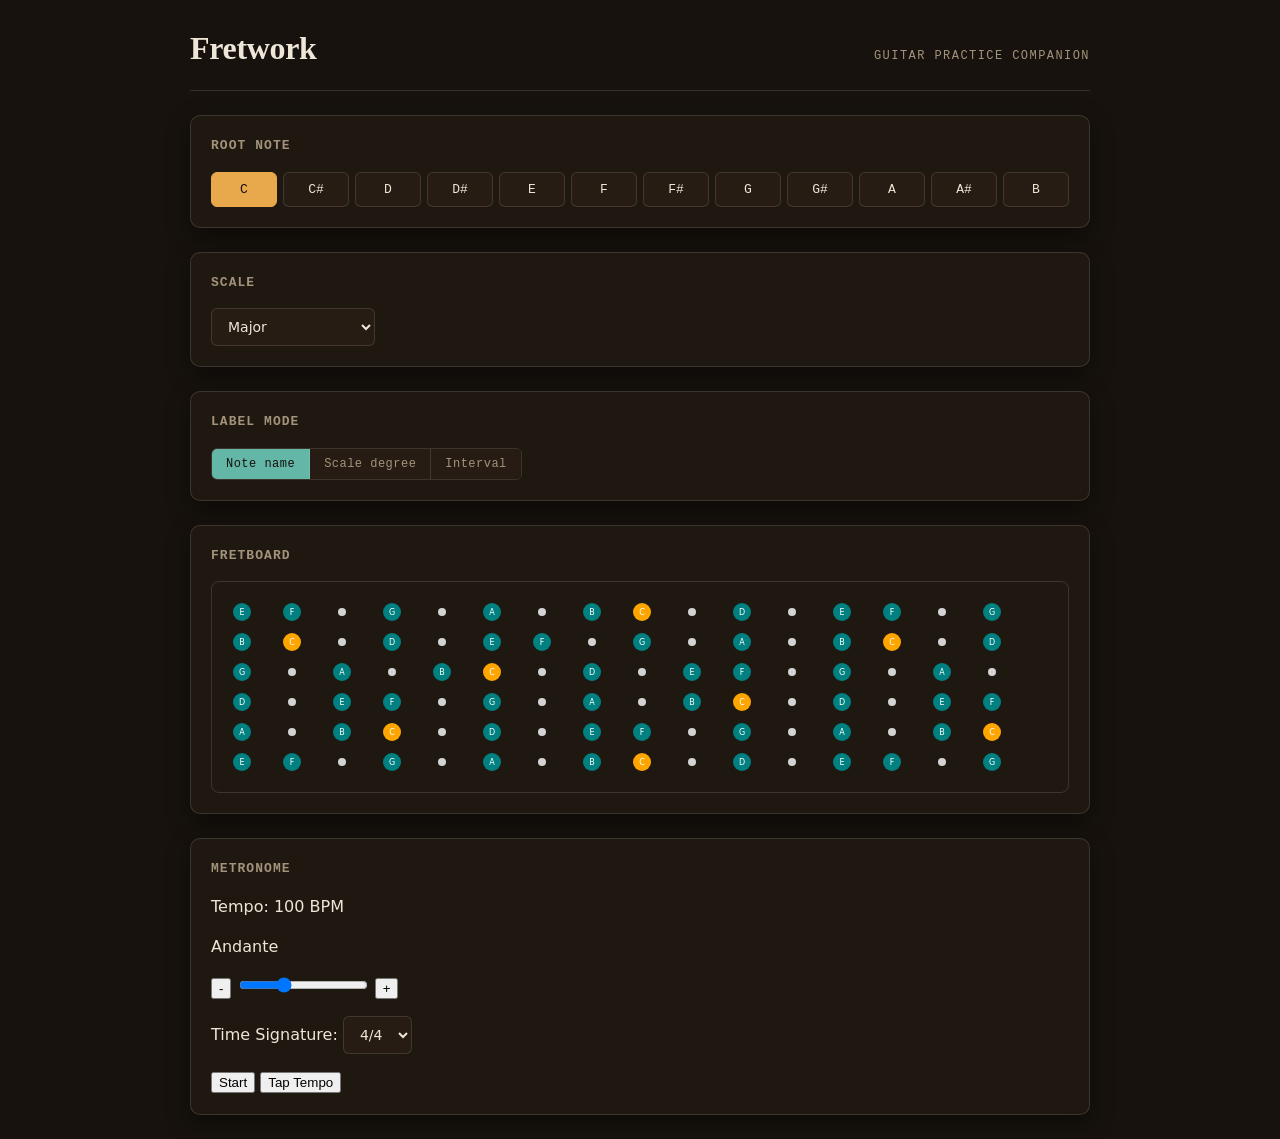
==== index.html @ 88f40252 "Fix fretboard sizing and add note dot hover effect" ====
<!DOCTYPE html>

<html lang="en">
    <head>
        <meta charset="UTF-8" />
        <meta name="viewport" content="width=device-width, initial-scale=1.0" />

        <title>Fretwork - Guitar Practice Companion</title>

        <link rel="stylesheet" href="styles.css" />
    </head>

    <body>
        <div class="page">
            <header>
                <h1>Fretwork</h1>
                <p>Guitar Practice Companion</p>
            </header>
            
            <section class="panel">
                <h2>Root note</h2>
                <div id="rootPicker">
                    <button aria-pressed="true">C</button>
                    <button aria-pressed="false">C#</button>
                    <button aria-pressed="false">D</button>
                    <button aria-pressed="false">D#</button>
                    <button aria-pressed="false">E</button>
                    <button aria-pressed="false">F</button>
                    <button aria-pressed="false">F#</button>
                    <button aria-pressed="false">G</button>
                    <button aria-pressed="false">G#</button>
                    <button aria-pressed="false">A</button>
                    <button aria-pressed="false">A#</button>
                    <button aria-pressed="false">B</button>
                </div>
            </section>

            <section class="panel">
                <h2>Scale</h2>
                <select id="scaleSelect">
                    <option value="major">Major</option>
                    <option value="minor">Natural Minor</option>
                    <option value="major_pentatonic">Major Pentatonic</option>
                    <option value="minor_pentatonic">Minor Pentatonic</option>
                    <option value="blues">Blues</option>
                    <option value="dorian">Dorian</option>
                    <option value="mixolydian">Mixolydian</option>
                </select>
            </section>

            <section class="panel">
                <h2>Label mode</h2>
                <div id="labelMode">
                    <button data-mode="name" aria-pressed="true">Note name</button>
                    <button data-mode="degree" aria-pressed="false">Scale degree</button>
                    <button data-mode="interval" aria-pressed="false">Interval</button>
                </div>
            </section>

            <section class="panel">
                <h2>Fretboard</h2>
                <div class="fretboard-wrap">
                    <svg id="fretboard" width="830" height="210"></svg>
                </div>
            </section>

            <section class="panel">
                <h2>Metronome</h2>
                <p>Tempo: <span id="bpmValue">100</span> BPM</p>
                <p id="tempoName">Andante</p>

                <button id="bpmDown">-</button>
                <input type="range" id="bpmSlider" min="30" max="240" value="100" />
                <button id="bpmUp">+</button>

                <p>
                    Time Signature:
                    <select id="meterSelect">
                        <option value="2">2/4</option>
                        <option value="3">3/4</option>
                        <option value="4" selected>4/4</option>
                        <option value="6">6/8</option>
                    </select>
                </p>

                <div id="beatLeds"></div>

                <button id="playToggle">Start</button>
                <button id="tapTempo">Tap Tempo</button>
            </section>

        </div>

        <script src="script.js"></script>
    </body>

</html>
---- styles.css ----
:root {
    --color-bg: #17120d;
    --color-surface: #1f1811;
    --color-surface-2: #261c13;

    --text: #eee6d6;
    --text-muted: #a4937b;

    --accent-root: #e8a84c;
    --accent-scale: #64b6a6;

    --border: rgba(233, 226, 208, 0.14);
    --shadow: rgba(0, 0, 0, 0.45);

    --font-display: 'Georgia', 'Times New Roman', serif;
    --font-body: system-ui, -apple-system, "Segoe UI", sans-serif;
    --font-mono: ui-monospace, "SF Mono", "Cascadia Code", "Consolas", monospace;
}

* {
    box-sizing: border-box;
}

body {
    margin: 0;
    background: var(--color-bg);
    color: var(--text);
    font-family: var(--font-body);
    line-height: 1.5;
    padding: 24px;
}

.page {
    max-width: 900px;
    margin: 0 auto;
    display: flex;
    flex-direction: column;
    gap: 24px;
}

.panel {
    background: var(--color-surface);
    border: 1px solid var(--border);
    border-radius: 10px;
    padding: 20px;
    box-shadow: 0 8px 24px var(--shadow);
}

.panel h2{
    font-family: var(--font-mono);
    font-size: 13px;
    font-weight: 600;
    letter-spacing: 0.08em;
    text-transform: uppercase;
    color: var(--text-muted);
    margin: 0 0 16px 0;
}

header {
    display: flex;
    align-items: baseline;
    justify-content: space-between;
    gap: 16px;
    padding-bottom: 18px;
    border-bottom: 1px solid var(--border);
    flex-wrap: wrap;
}

header h1 {
    font-family: var(--font-display);
    font-weight: 700;
    font-size: 32px;
    letter-spacing: -0.01em;
    margin: 0;
}

header p {
    font-family: var(--font-mono);
    font-size: 12px;
    letter-spacing: 0.12em;
    text-transform: uppercase;
    color: var(--text-muted);
    margin: 0;
}

#rootPicker {
    display: grid;
    grid-template-columns: repeat(12, 1fr);
    gap: 6px;
}

#rootPicker button {
    font-family: var(--font-mono);
    font-size: 13px;
    text-align: center;
    padding: 9px 0;
    border-radius: 6px;
    border: 1px solid var(--border);
    background: var(--color-surface-2);
    color: var(--text);
    cursor: pointer;
    transition: background 0.15s ease, color 0.15s ease, transform 0.1s ease;
}

#rootPicker button:hover:not([aria-pressed="true"]) {
    transform: translateY(-1px);
    border-color: var(--accent-root);
    color: var(--accent-root);
}

#rootPicker button[aria-pressed="true"] {
    background: var(--accent-root);
    border-color: var(--accent-root);
    color: #17120d;
}

select {
    font-family: var(--font-body);
    font-size: 14px;
    color: var(--text);
    background: var(--color-surface-2);
    border: 1px solid var(--border);
    border-radius: 6px;
    padding: 9px 12px;
    cursor: pointer;
    transition: border-color 0.15s ease, background 0.15s ease;
}

select:hover {
    border-color: var(--accent-scale);
    background: var(--color-surface);
}

#labelMode {
    display: inline-flex;
    border: 1px solid var(--border);
    border-radius: 6px;
    overflow: hidden;
}

#labelMode button {
    font-family: var(--font-mono);
    font-size: 12px;
    letter-spacing: 0.04em;
    padding: 8px 14px;
    background: var(--color-surface-2);
    color: var(--text-muted);
    border: none;
    border-right: 1px solid var(--border);
    cursor: pointer;
    transition: background 0.15s ease, color 0.15s ease;
}

#labelMode button:last-child {
    border-right: none;
}

#labelMode button:hover:not([aria-pressed="true"]) {
    background: var(--color-surface);
    color: var(--text);
}

#labelMode button[aria-pressed="true"] {
    background: var(--accent-scale);
    color: #17120d;
}

.fretboard-wrap {
    overflow-x: auto;
    border-radius: 8px;
    border: 1px solid var(--border);
}

#fretboard {
    display: block;
}

#fretboard circle {
    cursor: pointer;
    transition: transform 0.1s ease;
    transform-origin: center;
    transform-box: fill-box;
}

#fretboard circle:hover {
    transform: scale(1.15);
}
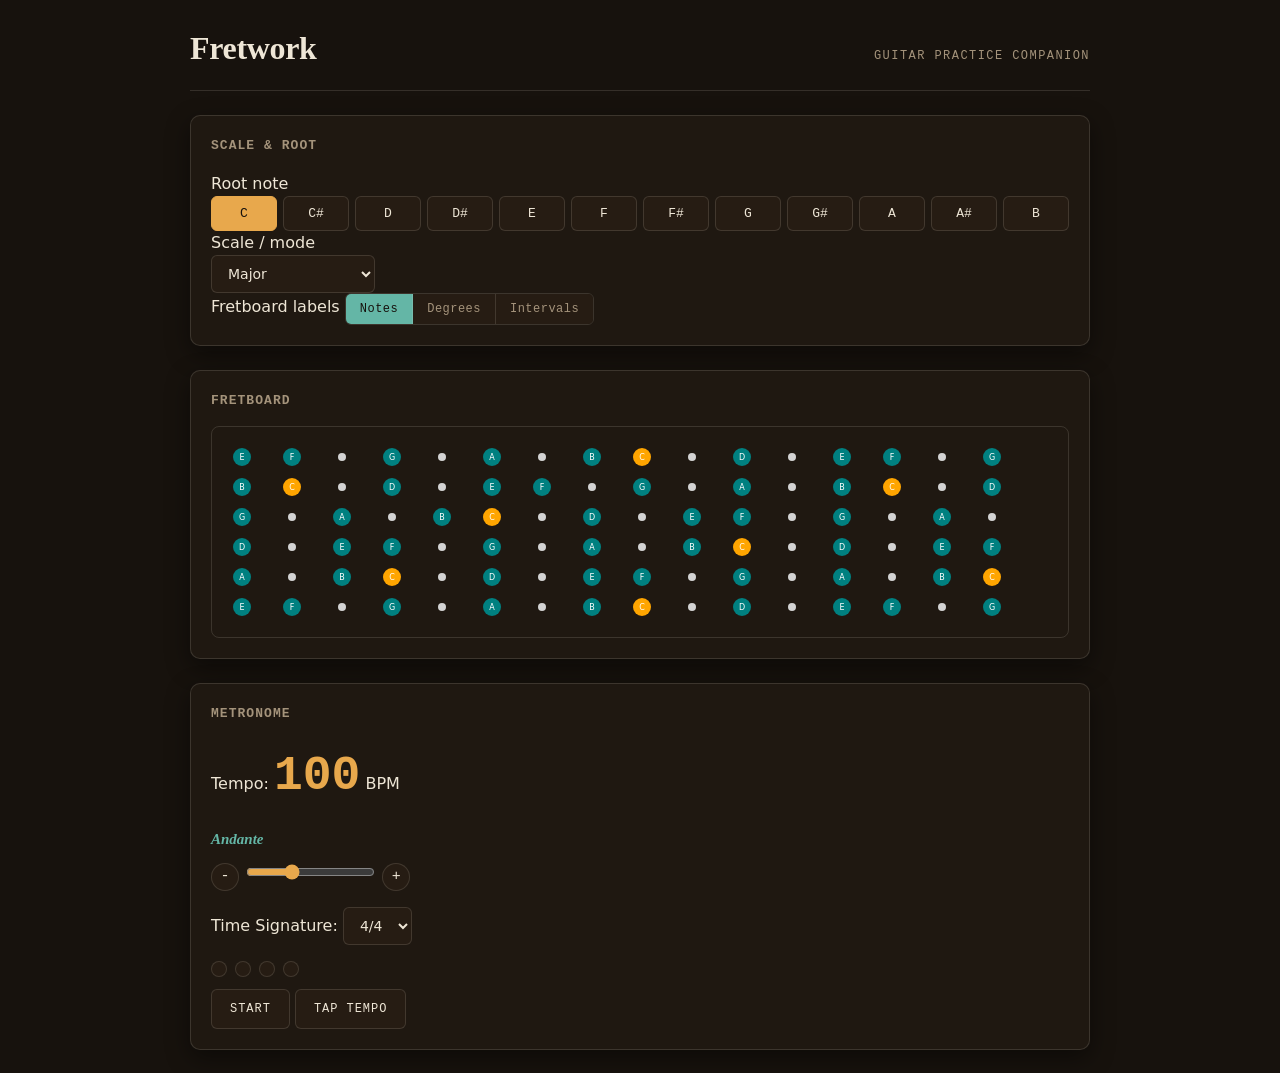
==== commit a6c456f2: "Merge root/scale/label sections into single panel" ====
--- a/index.html
+++ b/index.html
@@ -18,42 +18,53 @@
             </header>
             
             <section class="panel">
-                <h2>Root note</h2>
-                <div id="rootPicker">
-                    <button aria-pressed="true">C</button>
-                    <button aria-pressed="false">C#</button>
-                    <button aria-pressed="false">D</button>
-                    <button aria-pressed="false">D#</button>
-                    <button aria-pressed="false">E</button>
-                    <button aria-pressed="false">F</button>
-                    <button aria-pressed="false">F#</button>
-                    <button aria-pressed="false">G</button>
-                    <button aria-pressed="false">G#</button>
-                    <button aria-pressed="false">A</button>
-                    <button aria-pressed="false">A#</button>
-                    <button aria-pressed="false">B</button>
-                </div>
-            </section>
+                <h2>Scale &amp; Root </h2>
+                <div class="controls-grid">
+                    <div>
+                        <div class="field">
+                            <label>Root note</label>
+                            <div class="root-picker" id="rootPicker" role="group" aria-label="Root note">
+                                <button class="chip" aria-pressed="true">C</button>
+                                <button class="chip" aria-pressed="false">C#</button>
+                                <button class="chip" aria-pressed="false">D</button>
+                                <button class="chip" aria-pressed="false">D#</button>
+                                <button class="chip" aria-pressed="false">E</button>
+                                <button class="chip" aria-pressed="false">F</button>
+                                <button class="chip" aria-pressed="false">F#</button>
+                                <button class="chip" aria-pressed="false">G</button>
+                                <button class="chip" aria-pressed="false">G#</button>
+                                <button class="chip" aria-pressed="false">A</button>
+                                <button class="chip" aria-pressed="false">A#</button>
+                                <button class="chip" aria-pressed="false">B</button>
+                            </div>
+                        </div>
+                    </div>
 
-            <section class="panel">
-                <h2>Scale</h2>
-                <select id="scaleSelect">
-                    <option value="major">Major</option>
-                    <option value="minor">Natural Minor</option>
-                    <option value="major_pentatonic">Major Pentatonic</option>
-                    <option value="minor_pentatonic">Minor Pentatonic</option>
-                    <option value="blues">Blues</option>
-                    <option value="dorian">Dorian</option>
-                    <option value="mixolydian">Mixolydian</option>
-                </select>
-            </section>
+                    <div>
+                        <div class="field">
+                            <label for="scaleSelect">Scale / mode</label>
+                            <div class="select-wrap">
+                                <select id="scaleSelect">
+                                    <option value="major">Major</option>
+                                    <option value="minor">Natural Minor</option>
+                                    <option value="major_pentatonic">Major Pentatonic</option>
+                                    <option value="minor_pentatonic">Minor Pentatonic</option>
+                                    <option value="blues">Blues</option>
+                                    <option value="dorian">Dorian</option>
+                                    <option value="mixolydian">Mixolydian</option>
+                                </select>
+                            </div>
+                        </div>
 
-            <section class="panel">
-                <h2>Label mode</h2>
-                <div id="labelMode">
-                    <button data-mode="name" aria-pressed="true">Note name</button>
-                    <button data-mode="degree" aria-pressed="false">Scale degree</button>
-                    <button data-mode="interval" aria-pressed="false">Interval</button>
+                        <div class="field">
+                            <label>Fretboard labels</label>
+                            <div class="segmented" id="labelMode" role="group" aria-label="Label mode">
+                                <button data-mode="name" aria-pressed="true">Notes</button>
+                                <button data-mode="degree" aria-pressed="false">Degrees</button>
+                                <button data-mode="interval" aria-pressed="false">Intervals</button>
+                            </div>
+                        </div>
+                    </div>
                 </div>
             </section>
 
--- a/styles.css
+++ b/styles.css
@@ -186,3 +186,89 @@
     transform: scale(1.15);
 }
 
+#bpmValue {
+    font-family: var(--font-mono);
+    font-variant-numeric: tabular-nums;
+    font-size: 48px;
+    font-weight: 700;
+    color: var(--accent-root);
+}
+
+#tempoName {
+    font-family: var(--font-display);
+    font-style: italic;
+    font-weight: 600;
+    font-size: 15px;
+    color: var(--accent-scale);
+    margin: 0 0 12px 0;
+}
+
+#bpmDown, #bpmUp {
+  width: 28px;
+  height: 28px;
+  border-radius: 50%;
+  border: 1px solid var(--border);
+  background: var(--color-surface-2);
+  color: var(--text);
+  font-family: var(--font-mono);
+  font-size: 15px;
+  cursor: pointer;
+  transition: transform 0.12s ease, border-color 0.12s ease, color 0.12s ease;
+}
+
+#bpmDown:hover, #bpmUp:hover {
+  border-color: var(--accent-root);
+  color: var(--accent-root);
+  transform: scale(1.1);
+}
+
+input[type="range"] {
+  accent-color: var(--accent-glow, var(--accent-root));
+  cursor: pointer;
+}
+
+#playToggle, #tapTempo {
+  font-family: var(--font-mono);
+  font-size: 12px;
+  letter-spacing: 0.08em;
+  text-transform: uppercase;
+  padding: 12px 18px;
+  border-radius: 6px;
+  border: 1px solid var(--border);
+  background: var(--color-surface-2);
+  color: var(--text);
+  cursor: pointer;
+  transition: border-color 0.12s ease, background 0.12s ease, color 0.12s ease;
+}
+
+#playToggle:hover, #tapTempo:hover {
+  border-color: var(--accent-scale);
+  color: var(--accent-scale);
+}
+
+#playToggle[aria-pressed="true"] {
+  background: var(--accent-root);
+  border-color: var(--accent-root);
+  color: #17120d;
+}
+
+#beatLeds {
+  display: flex;
+  gap: 8px;
+  margin: 12px 0;
+}
+
+.led {
+  width: 16px;
+  height: 16px;
+  border-radius: 50%;
+  background: var(--color-surface-2);
+  border: 1px solid var(--border);
+  transition: background 0.05s ease, box-shadow 0.05s ease;
+}
+
+.led.on {
+    background: var(--accent-scale);
+    box-shadow: 0 0 10px var(--accent-scale);
+}
+
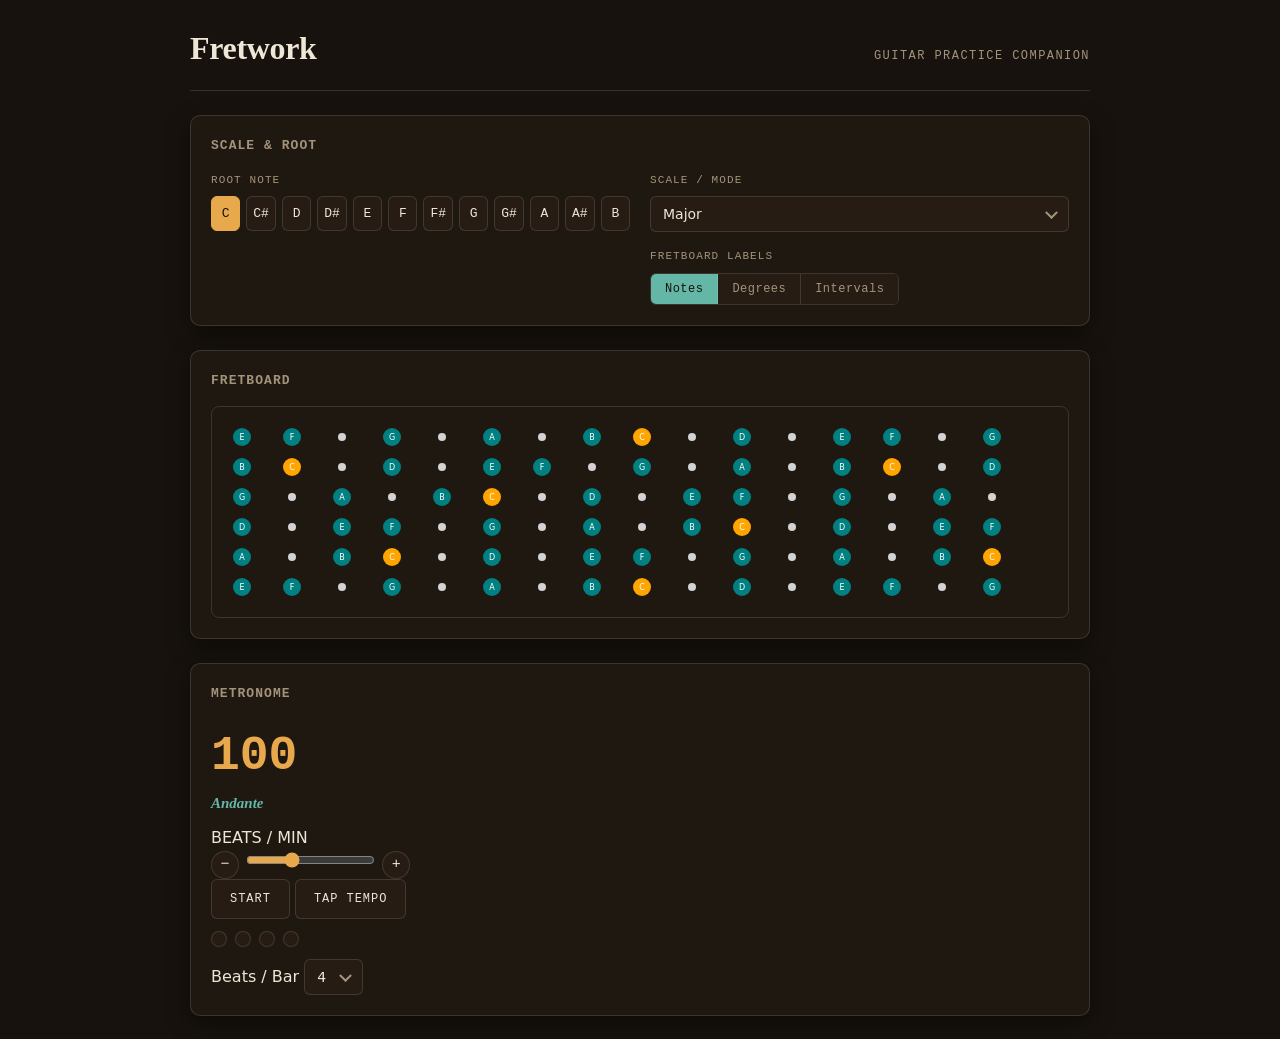
==== commit 2de3e709: "Restructure metronome section" ====
--- a/index.html
+++ b/index.html
@@ -77,27 +77,39 @@
 
             <section class="panel">
                 <h2>Metronome</h2>
-                <p>Tempo: <span id="bpmValue">100</span> BPM</p>
-                <p id="tempoName">Andante</p>
+                <div class="metronome-body">
+                    <div class="tempo-readout">
+                        <div class="bpm-value" id="bpmValue">100</div>
+                        <div class="tempo-name" id="tempoName">Andante</div>
+                        <div class="bpm-label">BEATS / MIN</div>
+                        <div class="tempo-adjust">
+                            <button class="step-btn" id="bpmDown" aria-label="Decrease tempo">&minus;</button>
+                            <input type="range" id="bpmSlider" min="30" max="240" value="100" />
+                            <button class="step-btn" id="bpmUp" aria-label="Increase tempo">&plus;</button>
+                        </div>
+                    </div>
 
-                <button id="bpmDown">-</button>
-                <input type="range" id="bpmSlider" min="30" max="240" value="100" />
-                <button id="bpmUp">+</button>
+                    <div class="transport">
+                        <div class="transport-buttons">
+                            <button id="playToggle" aria-pressed="false">Start</button>
+                            <button class="tap-btn" id="tapTempo">Tap Tempo</button>
+                        </div>
+                        <div class="beat-leds" id="beatLeds"></div>
+                    </div>
 
-                <p>
-                    Time Signature:
-                    <select id="meterSelect">
-                        <option value="2">2/4</option>
-                        <option value="3">3/4</option>
-                        <option value="4" selected>4/4</option>
-                        <option value="6">6/8</option>
-                    </select>
-                </p>
-
-                <div id="beatLeds"></div>
-
-                <button id="playToggle">Start</button>
-                <button id="tapTempo">Tap Tempo</button>
+                    <div class="meter-select">
+                        <label for="meterSelect">Beats / Bar</label>
+                        <div class="select-wrap">
+                            <select id="meterSelect">
+                                <option value="2">2</option>
+                                <option value="3">3</option>
+                                <option value="4" selected>4</option>
+                                <option value="5">5</option>
+                                <option value="6">6</option>
+                            </select>
+                        </div>
+                    </div>
+                </div>
             </section>
 
         </div>
--- a/styles.css
+++ b/styles.css
@@ -83,13 +83,56 @@
     margin: 0;
 }
 
-#rootPicker {
+.controls-grid {
+    display: grid;
+    grid-template-columns: repeat(auto-fit, minmax(280px, 1fr));
+    gap: 20px;
+}
+
+.field {
+    display: flex;
+    flex-direction: column;
+    gap: 8px;
+    margin-bottom: 16px;
+}
+
+.field:last-child {
+    margin-bottom: 0;
+}
+
+.field label {
+    font-family: var(--font-mono);
+    font-size: 11px;
+    letter-spacing: 0.1em;
+    text-transform: uppercase;
+    color: var(--text-muted);
+}
+
+.select-wrap {
+    position: relative;
+    display: inline-block;
+}
+
+.select-wrap::after {
+    content: "";
+    position: absolute;
+    top: 50%;
+    right: 13px;
+    width: 7px;
+    height: 7px;
+    border-right: 2px solid var(--text-muted);
+    border-bottom: 2px solid var(--text-muted);
+    transform: translateY(-65%) rotate(45deg);
+    pointer-events: none;
+}
+
+.root-picker {
     display: grid;
     grid-template-columns: repeat(12, 1fr);
     gap: 6px;
 }
 
-#rootPicker button {
+.chip {
     font-family: var(--font-mono);
     font-size: 13px;
     text-align: center;
@@ -102,13 +145,13 @@
     transition: background 0.15s ease, color 0.15s ease, transform 0.1s ease;
 }
 
-#rootPicker button:hover:not([aria-pressed="true"]) {
+.chip:hover:not([aria-pressed="true"]) {
     transform: translateY(-1px);
     border-color: var(--accent-root);
     color: var(--accent-root);
 }
 
-#rootPicker button[aria-pressed="true"] {
+.chip[aria-pressed="true"] {
     background: var(--accent-root);
     border-color: var(--accent-root);
     color: #17120d;
@@ -121,7 +164,9 @@
     background: var(--color-surface-2);
     border: 1px solid var(--border);
     border-radius: 6px;
-    padding: 9px 12px;
+    padding: 9px 36px 9px 12px;
+    width: 100%;
+    appearance: none;
     cursor: pointer;
     transition: border-color 0.15s ease, background 0.15s ease;
 }
@@ -131,14 +176,15 @@
     background: var(--color-surface);
 }
 
-#labelMode {
+.segmented {
     display: inline-flex;
     border: 1px solid var(--border);
     border-radius: 6px;
     overflow: hidden;
-}
-
-#labelMode button {
+    width: fit-content;
+}
+
+.segmented button {
     font-family: var(--font-mono);
     font-size: 12px;
     letter-spacing: 0.04em;
@@ -151,16 +197,16 @@
     transition: background 0.15s ease, color 0.15s ease;
 }
 
-#labelMode button:last-child {
+.segmented button:last-child {
     border-right: none;
 }
 
-#labelMode button:hover:not([aria-pressed="true"]) {
+.segmented button:hover:not([aria-pressed="true"]) {
     background: var(--color-surface);
     color: var(--text);
 }
 
-#labelMode button[aria-pressed="true"] {
+.segmented button[aria-pressed="true"] {
     background: var(--accent-scale);
     color: #17120d;
 }
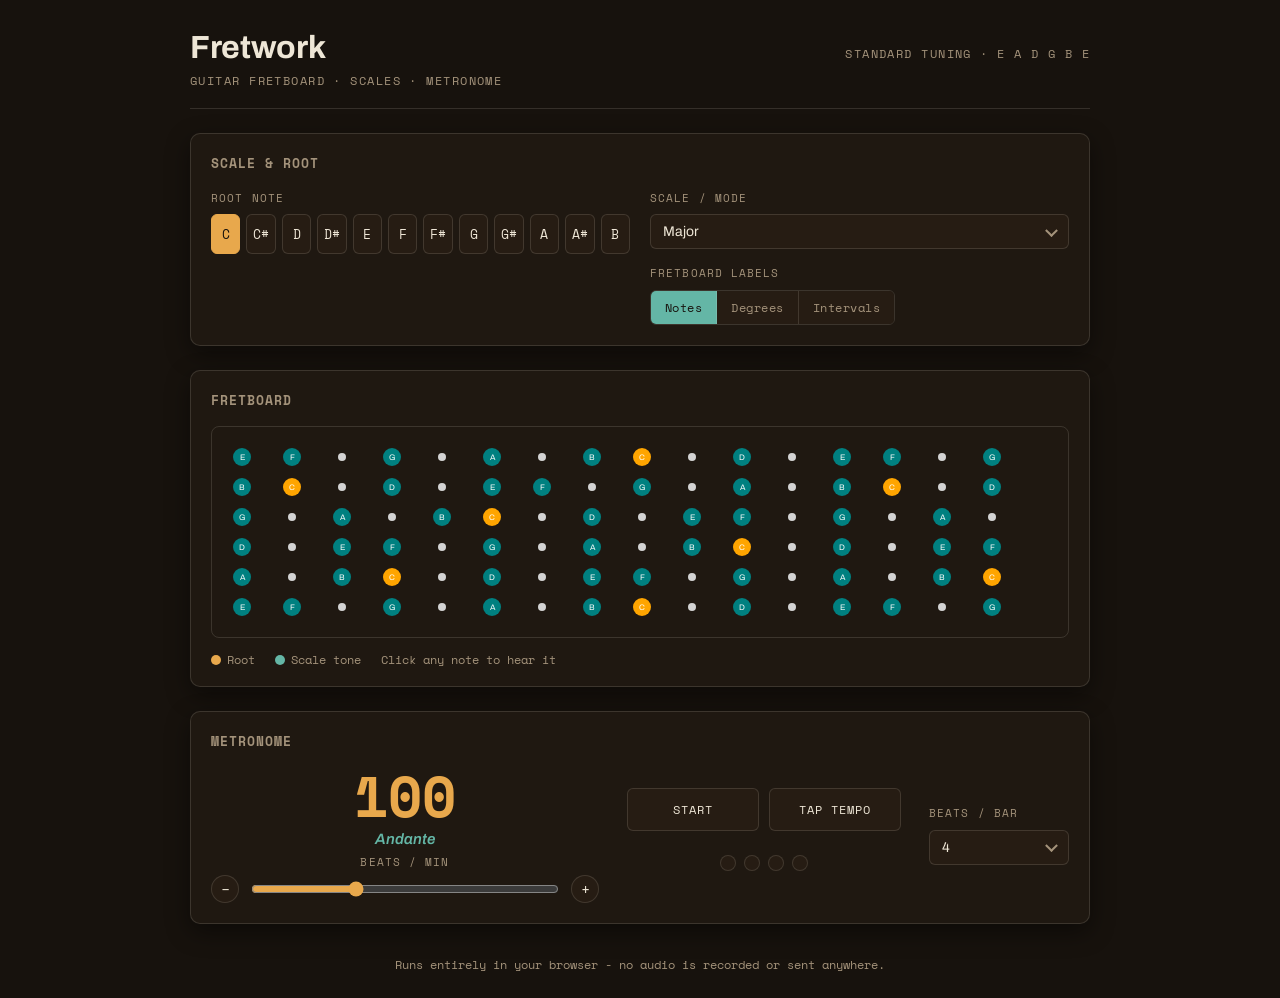
==== commit 5cb310d8: "Updated fonts, header badge, legend, and footer" ====
--- a/index.html
+++ b/index.html
@@ -7,14 +7,21 @@
 
         <title>Fretwork - Guitar Practice Companion</title>
 
+        <link rel="preconnect" href="https://fonts.googleapis.com" />
+        <link rel="preconnect" href="https://fonts.gstatic.com" crossorigin />
+        <link href="https://fonts.googleapis.com/css2?family=Archivo:wght@400;500;600;800;900&family=Space+Mono:wght@400;700&display=swap" rel="stylesheet" />
+        
         <link rel="stylesheet" href="styles.css" />
     </head>
 
     <body>
         <div class="page">
-            <header>
-                <h1>Fretwork</h1>
-                <p>Guitar Practice Companion</p>
+            <header class="badge">
+                <div>
+                    <h1>Fretwork</h1>
+                    <div class="tagline">Guitar Fretboard &middot; Scales &middot; Metronome</div>
+                </div>
+                <div class="tagline" id="tuningLabel">Standard tuning &middot; E A D G B e</div>
             </header>
             
             <section class="panel">
@@ -73,6 +80,12 @@
                 <div class="fretboard-wrap">
                     <svg id="fretboard" width="830" height="210"></svg>
                 </div>
+                
+                <div class="legend">
+                    <span><i class="swatch" style="background: var(--accent-root)"></i> Root</span>
+                    <span><i class="swatch" style="background: var(--accent-scale)"></i> Scale tone</span>
+                    <span>Click any note to hear it</span>
+                </div>
             </section>
 
             <section class="panel">
@@ -112,6 +125,7 @@
                 </div>
             </section>
 
+            <footer class="hint">Runs entirely in your browser - no audio is recorded or sent anywhere.</footer>
         </div>
 
         <script src="script.js"></script>
--- a/styles.css
+++ b/styles.css
@@ -12,9 +12,9 @@
     --border: rgba(233, 226, 208, 0.14);
     --shadow: rgba(0, 0, 0, 0.45);
 
-    --font-display: 'Georgia', 'Times New Roman', serif;
-    --font-body: system-ui, -apple-system, "Segoe UI", sans-serif;
-    --font-mono: ui-monospace, "SF Mono", "Cascadia Code", "Consolas", monospace;
+    --font-display: 'Archivo', system-ui, -apple-system, "Segoe UI", sans-serif;
+    --font-body: 'Archivo', system-ui, -apple-system, "Segoe UI", sans-serif;
+    --font-mono: 'Space Mono', ui-monospace, "SF Mono", "Cascadia Code", "Consolas", monospace;
 }
 
 * {
@@ -74,7 +74,7 @@
     margin: 0;
 }
 
-header p {
+.tagline {
     font-family: var(--font-mono);
     font-size: 12px;
     letter-spacing: 0.12em;
@@ -232,24 +232,31 @@
     transform: scale(1.15);
 }
 
-#bpmValue {
+.bpm-value {
     font-family: var(--font-mono);
     font-variant-numeric: tabular-nums;
-    font-size: 48px;
+    font-size: 56px;
     font-weight: 700;
     color: var(--accent-root);
-}
-
-#tempoName {
+    line-height: 1;
+}
+
+.bpm-label {
+    font-family: var(--font-mono);
+    font-size: 11px;
+    letter-spacing: 0.1em;
+    color: var(--text-muted);
+}
+
+.tempo-name {
     font-family: var(--font-display);
     font-style: italic;
     font-weight: 600;
     font-size: 15px;
     color: var(--accent-scale);
-    margin: 0 0 12px 0;
-}
-
-#bpmDown, #bpmUp {
+}
+
+.step-btn {
   width: 28px;
   height: 28px;
   border-radius: 50%;
@@ -259,10 +266,13 @@
   font-family: var(--font-mono);
   font-size: 15px;
   cursor: pointer;
+  display: flex;
+  align-items: center;
+  justify-content: center;
   transition: transform 0.12s ease, border-color 0.12s ease, color 0.12s ease;
 }
 
-#bpmDown:hover, #bpmUp:hover {
+.step-btn:hover {
   border-color: var(--accent-root);
   color: var(--accent-root);
   transform: scale(1.1);
@@ -273,7 +283,7 @@
   cursor: pointer;
 }
 
-#playToggle, #tapTempo {
+.transport-buttons button, .tap-btn {
   font-family: var(--font-mono);
   font-size: 12px;
   letter-spacing: 0.08em;
@@ -287,9 +297,13 @@
   transition: border-color 0.12s ease, background 0.12s ease, color 0.12s ease;
 }
 
-#playToggle:hover, #tapTempo:hover {
+.transport-buttons button:hover:not([aria-pressed="true"]), .tap-btn:hover {
   border-color: var(--accent-scale);
   color: var(--accent-scale);
+}
+
+.tap-btn:active, .transport-buttons button:active {
+    transform: translateY(1px);
 }
 
 #playToggle[aria-pressed="true"] {
@@ -298,8 +312,9 @@
   color: #17120d;
 }
 
-#beatLeds {
+.beat-leds {
   display: flex;
+  justify-content: center;
   gap: 8px;
   margin: 12px 0;
 }
@@ -318,3 +333,93 @@
     box-shadow: 0 0 10px var(--accent-scale);
 }
 
+.metronome-body {
+    display: flex;
+    flex-wrap: wrap;
+    gap: 28px;
+    align-items: center;
+    width: 100%;
+}
+
+.tempo-readout {
+    display: flex;
+    flex-direction: column;
+    align-items: center;
+    gap: 4px;
+    flex: 2 1 280px;
+}
+
+.tempo-adjust {
+    display: flex;
+    align-items: center;
+    gap: 10px;
+    width: 100%;
+}
+
+.tempo-adjust input[type="range"] {
+    flex: 1;
+}
+
+.transport {
+    display: flex;
+    flex-direction: column;
+    gap: 12px;
+    flex: 1 1 220px;
+}
+
+.transport-buttons {
+    display: flex;
+    gap: 10px;
+}
+
+.transport-buttons button {
+    flex: 1;
+    justify-content: center;
+}
+
+.meter-select {
+    display: flex;
+    flex-direction: column;
+    gap: 8px;
+    flex: 0 1 140px;
+}
+
+.meter-select label {
+    font-family: var(--font-mono);
+    font-size: 11px;
+    letter-spacing: 0.1em;
+    text-transform: uppercase;
+    color: var(--text-muted);
+}
+
+.legend {
+    display: flex;
+    gap: 20px;
+    margin-top: 16px;
+    font-family: var(--font-mono);
+    font-size: 12px;
+    line-height: 1;
+    color: var(--text-muted);
+    flex-wrap: wrap;
+}
+
+.legend span {
+    display: inline-flex;
+    align-items: center;
+    gap: 6px;
+}
+
+.swatch {
+    width: 10px;
+    height: 10px;
+    border-radius: 50%;
+    display: inline-block;
+}
+
+footer.hint {
+    font-family: var(--font-mono);
+    font-size: 12px;
+    color: var(--text-muted);
+    text-align: center;
+    padding-top: 8px;
+}
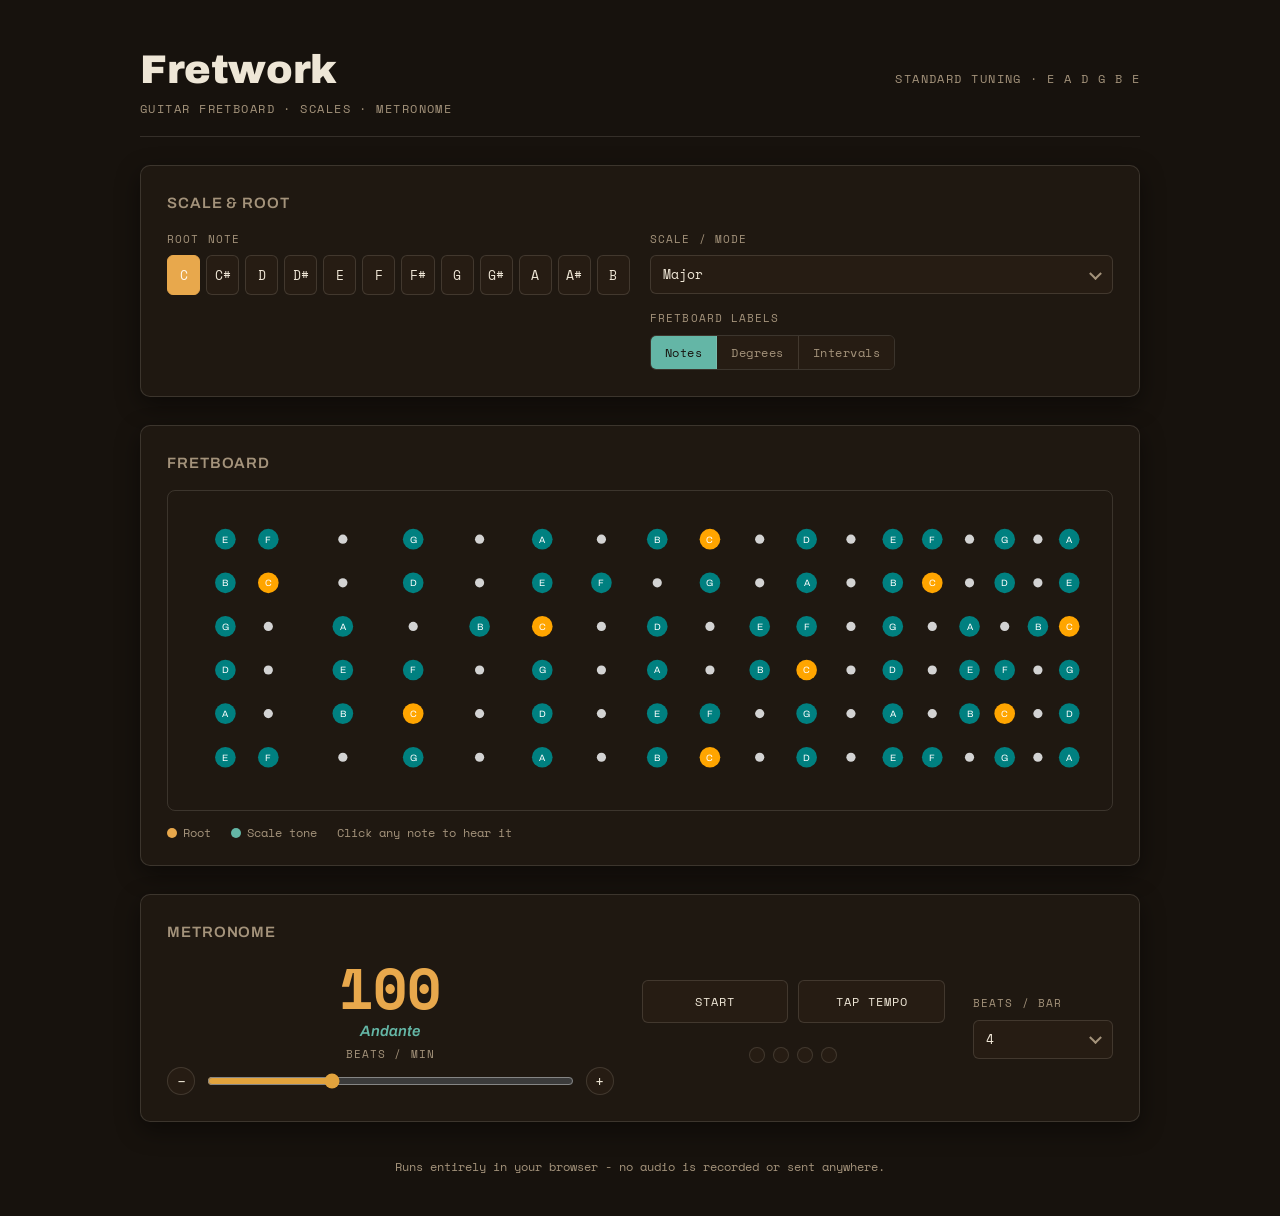
==== commit 84331b81: "Use log fret spacing for accurate fretboard geometry" ====
--- a/index.html
+++ b/index.html
@@ -78,7 +78,7 @@
             <section class="panel">
                 <h2>Fretboard</h2>
                 <div class="fretboard-wrap">
-                    <svg id="fretboard" width="830" height="210"></svg>
+                    <svg id="fretboard" xmlns="http://www.w3.org/2000/svg"></svg>
                 </div>
                 
                 <div class="legend">
--- a/styles.css
+++ b/styles.css
@@ -8,6 +8,7 @@
 
     --accent-root: #e8a84c;
     --accent-scale: #64b6a6;
+    --accent-glow: #e2a33d;
 
     --border: rgba(233, 226, 208, 0.14);
     --shadow: rgba(0, 0, 0, 0.45);
@@ -27,36 +28,36 @@
     color: var(--text);
     font-family: var(--font-body);
     line-height: 1.5;
-    padding: 24px;
+    padding: clamp(16px, 4vw, 40px);
 }
 
 .page {
-    max-width: 900px;
+    max-width: 1000px;
     margin: 0 auto;
     display: flex;
     flex-direction: column;
-    gap: 24px;
+    gap: 28px;
 }
 
 .panel {
     background: var(--color-surface);
     border: 1px solid var(--border);
     border-radius: 10px;
-    padding: 20px;
+    padding: clamp(16px, 2.5vw, 26px);
     box-shadow: 0 8px 24px var(--shadow);
 }
 
 .panel h2{
-    font-family: var(--font-mono);
-    font-size: 13px;
+    font-family: var(--font-display);
+    font-size: 15px;
     font-weight: 600;
-    letter-spacing: 0.08em;
+    letter-spacing: 0.06em;
     text-transform: uppercase;
     color: var(--text-muted);
     margin: 0 0 16px 0;
 }
 
-header {
+header.badge {
     display: flex;
     align-items: baseline;
     justify-content: space-between;
@@ -66,21 +67,21 @@
     flex-wrap: wrap;
 }
 
-header h1 {
+header.badge h1 {
     font-family: var(--font-display);
-    font-weight: 700;
-    font-size: 32px;
+    font-weight: 900;
+    font-size: clamp(28px, 4vw, 40px);
     letter-spacing: -0.01em;
     margin: 0;
-}
-
-.tagline {
+    text-wrap: balance;
+}
+
+header.badge .tagline {
     font-family: var(--font-mono);
     font-size: 12px;
     letter-spacing: 0.12em;
     text-transform: uppercase;
     color: var(--text-muted);
-    margin: 0;
 }
 
 .controls-grid {
@@ -126,6 +127,11 @@
     pointer-events: none;
 }
 
+select:focus-visible, button:focus-visible, .chip:focus-visible {
+    outline: 2px solid var(--accent-glow);
+    outline-offset: 2px;
+}
+
 .root-picker {
     display: grid;
     grid-template-columns: repeat(12, 1fr);
@@ -154,12 +160,12 @@
 .chip[aria-pressed="true"] {
     background: var(--accent-root);
     border-color: var(--accent-root);
-    color: #17120d;
+    color: #fff8ec;
 }
 
 select {
-    font-family: var(--font-body);
-    font-size: 14px;
+    font-family: var(--font-mono);
+    font-size: 12.5px;
     color: var(--text);
     background: var(--color-surface-2);
     border: 1px solid var(--border);
@@ -219,6 +225,9 @@
 
 #fretboard {
     display: block;
+    width: 100%;
+    min-width: 820px;
+    height: auto;
 }
 
 #fretboard circle {
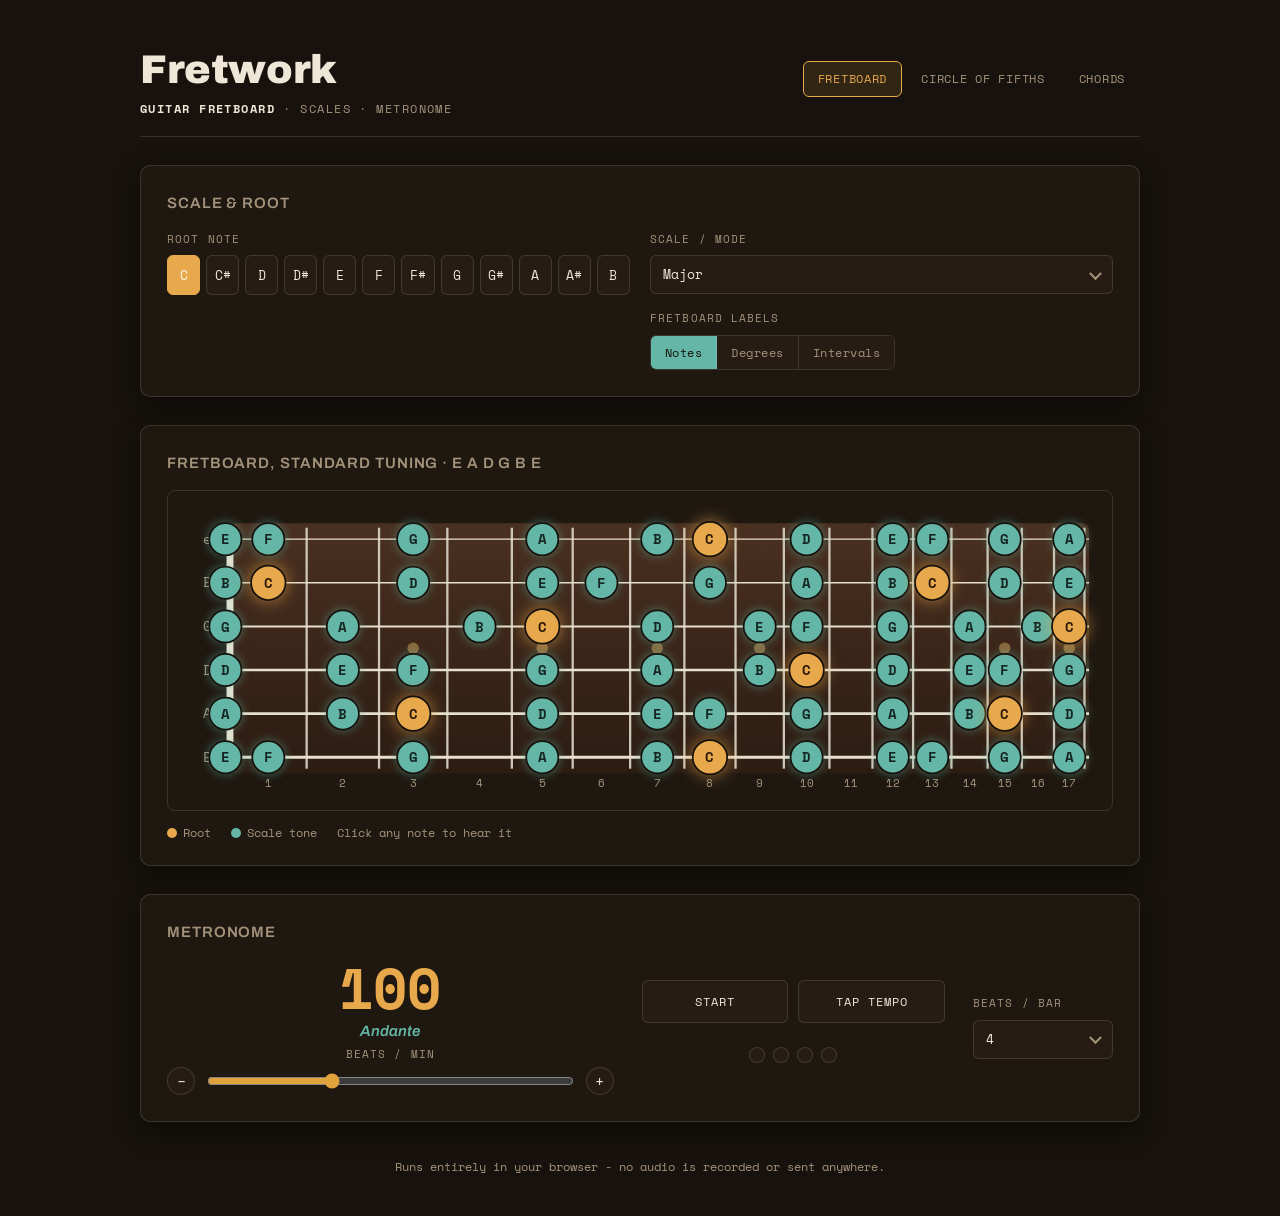
==== commit 6f26be5a: "Redesign nav bar and page headers" ====
--- a/index.html
+++ b/index.html
@@ -18,10 +18,14 @@
         <div class="page">
             <header class="badge">
                 <div>
-                    <h1>Fretwork</h1>
-                    <div class="tagline">Guitar Fretboard &middot; Scales &middot; Metronome</div>
+                    <h1><a href="index.html" class="brand">Fretwork</a></h1>
+                    <div class="tagline"><strong>Guitar Fretboard</strong> &middot; Scales &middot; Metronome</div>
                 </div>
-                <div class="tagline" id="tuningLabel">Standard tuning &middot; E A D G B e</div>
+                <nav class="site-nav">
+                    <a href="index.html" aria-current="page">Fretboard</a>
+                    <a href="circle-of-fifths.html">Circle of Fifths</a>
+                    <a href="chords.html">Chords</a>
+                </nav>
             </header>
             
             <section class="panel">
@@ -76,7 +80,7 @@
             </section>
 
             <section class="panel">
-                <h2>Fretboard</h2>
+                <h2>Fretboard, Standard tuning &middot; E A D G B e</h2>
                 <div class="fretboard-wrap">
                     <svg id="fretboard" xmlns="http://www.w3.org/2000/svg"></svg>
                 </div>
--- a/styles.css
+++ b/styles.css
@@ -9,6 +9,8 @@
     --accent-root: #e8a84c;
     --accent-scale: #64b6a6;
     --accent-glow: #e2a33d;
+    --accent-root-glow: rgba(232, 168, 76, 0.65);
+    --accent-scale-glow: rgba(100, 182, 166, 0.5);
 
     --border: rgba(233, 226, 208, 0.14);
     --shadow: rgba(0, 0, 0, 0.45);
@@ -16,6 +18,13 @@
     --font-display: 'Archivo', system-ui, -apple-system, "Segoe UI", sans-serif;
     --font-body: 'Archivo', system-ui, -apple-system, "Segoe UI", sans-serif;
     --font-mono: 'Space Mono', ui-monospace, "SF Mono", "Cascadia Code", "Consolas", monospace;
+
+    --wood-1: #4a3020;
+    --wood-2: #2c1c12;
+    --fret-wire: #cdc6b8;
+    --nut: #eee7d6;
+    --string: #e7e0cd;
+    --inlay: #caa15a;
 }
 
 * {
@@ -39,6 +48,44 @@
     gap: 28px;
 }
 
+.site-nav {
+    display: flex;
+    gap: 4px;
+}
+
+.site-nav a {
+    font-family: var(--font-mono);
+    font-size: 12px;
+    letter-spacing: 0.06em;
+    text-transform: uppercase;
+    text-decoration: none;
+    color: var(--text-muted);
+    padding: 8px 14px;
+    border-radius: 6px;
+    border: 1px solid transparent;
+    transition: color 0.15s ease, border-color 0.15s ease, background 0.15s ease;
+}
+
+.site-nav a:hover {
+    color: var(--text);
+    border-color: var(--border);
+}
+
+.site-nav a[aria-current="page"] {
+    color: var(--accent-root);
+    border-color: var(--accent-root);
+    background: rgba(232, 168, 76, 0.12);
+}
+
+.brand {
+    color: inherit;
+    text-decoration: none;
+}
+
+.brand:hover {
+    color: var(--accent-root);
+}
+
 .panel {
     background: var(--color-surface);
     border: 1px solid var(--border);
@@ -82,6 +129,11 @@
     letter-spacing: 0.12em;
     text-transform: uppercase;
     color: var(--text-muted);
+}
+
+header.badge .tagline strong {
+    color: var(--text);
+    font-weight: 700;
 }
 
 .controls-grid {
@@ -230,15 +282,38 @@
     height: auto;
 }
 
-#fretboard circle {
+.note-dot {
     cursor: pointer;
-    transition: transform 0.1s ease;
     transform-origin: center;
     transform-box: fill-box;
-}
-
-#fretboard circle:hover {
-    transform: scale(1.15);
+    transition: transform 0.12s ease;
+}
+
+.note-dot:hover {
+    transform: scale(1.12);
+}
+
+.note-dot:focus {
+    outline: none;
+}
+
+.note-dot:focus-visible {
+    outline: none;
+}
+
+.note-dot:focus-visible circle {
+    stroke: var(--accent-glow);
+    stroke-width: 3;
+}
+
+@keyframes pluck {
+    0%   { transform: scale(1); }
+    40%  { transform: scale(1.3); }
+    100% { transform: scale(1); }
+}
+
+.note-dot.plucked {
+    animation: pluck 0.28s ease;
 }
 
 .bpm-value {
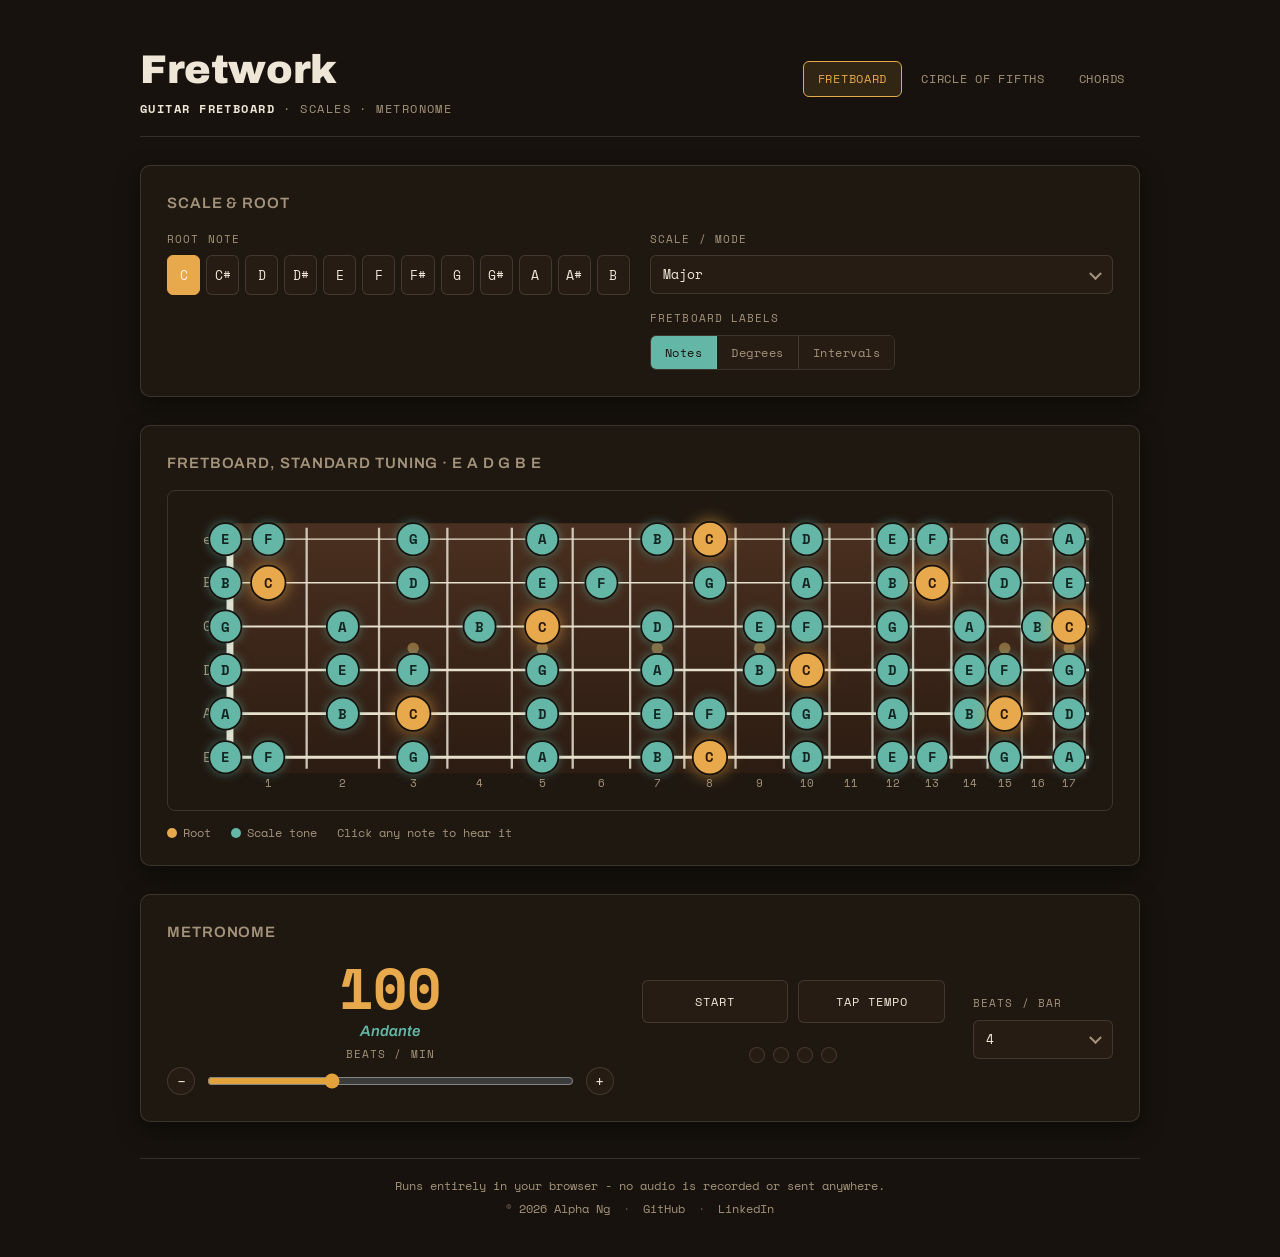
==== commit ba214f68: "Footer edit with attribution and links" ====
--- a/index.html
+++ b/index.html
@@ -129,7 +129,16 @@
                 </div>
             </section>
 
-            <footer class="hint">Runs entirely in your browser - no audio is recorded or sent anywhere.</footer>
+            <footer class="site-footer">
+                <p class="footer-note">Runs entirely in your browser - no audio is recorded or sent anywhere.</p>
+                <p class="footer-meta">
+                    <span class="copyright">©</span> 2026 Alpha Ng
+                    <span class="footer-sep">&middot;</span>
+                    <a href="https://github.com/alphatyngg/fretwork" target="_blank" rel="noopener">GitHub</a>
+                    <span class="footer-sep">&middot;</span>
+                    <a href="https://www.linkedin.com/in/alphatyngg" target="_blank" rel="noopener">LinkedIn</a>
+                </p>
+            </footer>
         </div>
 
         <script src="script.js"></script>
--- a/styles.css
+++ b/styles.css
@@ -11,6 +11,7 @@
     --accent-glow: #e2a33d;
     --accent-root-glow: rgba(232, 168, 76, 0.65);
     --accent-scale-glow: rgba(100, 182, 166, 0.5);
+    --accent-dim: #6b5b7a;
 
     --border: rgba(233, 226, 208, 0.14);
     --shadow: rgba(0, 0, 0, 0.45);
@@ -500,10 +501,68 @@
     display: inline-block;
 }
 
-footer.hint {
-    font-family: var(--font-mono);
-    font-size: 12px;
-    color: var(--text-muted);
+.site-footer {
+    border-top: 1px solid var(--border);
+    padding-top: 18px;
+    margin-top: 8px;
+    display: flex;
+    flex-direction: column;
+    gap: 6px;
+    align-items: center;
     text-align: center;
-    padding-top: 8px;
-}
+}
+
+.footer-note {
+    font-family: var(--font-mono);
+    font-size: 11.5px;
+    color: var(--text-muted);
+    margin: 0;
+}
+
+.footer-meta {
+    font-family: var(--font-mono);
+    font-size: 11.5px;
+    color: var(--text-muted);
+    margin: 0;
+}
+
+.footer-meta a {
+    color: var(--text-muted);
+    text-decoration: none;
+    transition: color 0.15s ease;
+}
+
+.footer-meta a:hover {
+    color: var(--accent-root);
+}
+
+.footer-sep {
+    opacity: 0.5;
+    margin: 0 6px;
+}
+
+.copyright {
+    font-size: 0.8em;
+    opacity: 0.75;
+    vertical-align: 0.08em;
+}
+
+.wheel-wrap {
+    display: flex;
+    justify-content: center;
+    padding: 10px 0;
+}
+
+#chordWheel {
+    width: 100%;
+    max-width: 560px;
+    height: auto;
+}
+
+#chordWheel path {
+    transition: opacity 0.35s ease;
+}
+
+#chordWheel text {
+    transition: opacity 0.35s ease;
+}
